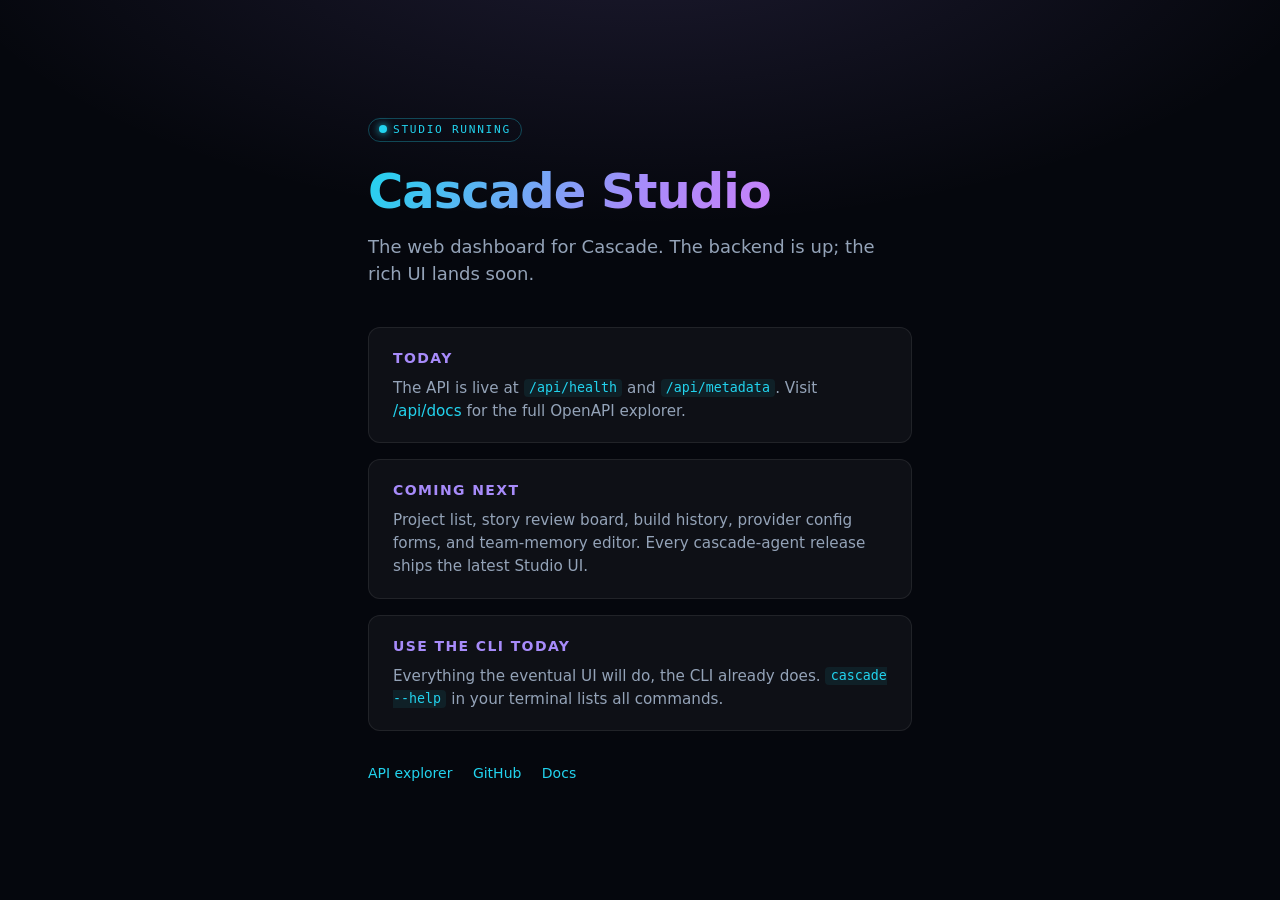
==== src/cascade/studio/static/index.html @ 77ecf688 "Add Cascade Studio: cascade ui command + bundled FastAPI backend This commit makes 'pip install casc" ====
<!doctype html>
<html lang="en">
<head>
  <meta charset="utf-8" />
  <meta name="viewport" content="width=device-width, initial-scale=1" />
  <title>Cascade Studio</title>
  <link rel="icon" type="image/svg+xml" href="data:image/svg+xml,%3Csvg xmlns='http://www.w3.org/2000/svg' viewBox='0 0 32 32'%3E%3Cdefs%3E%3ClinearGradient id='g' x1='0' x2='1' y1='0' y2='1'%3E%3Cstop offset='0' stop-color='%2322d3ee'/%3E%3Cstop offset='0.5' stop-color='%23a78bfa'/%3E%3Cstop offset='1' stop-color='%23e879f9'/%3E%3C/linearGradient%3E%3C/defs%3E%3Crect width='32' height='32' rx='8' fill='%2305070d'/%3E%3Cpath d='M 8 16 Q 12 8 16 16 T 24 16' stroke='url(%23g)' stroke-width='3' fill='none' stroke-linecap='round'/%3E%3C/svg%3E" />
  <style>
    :root {
      --bg: #05070d;
      --fg: #e5e7eb;
      --muted: #94a3b8;
      --card: rgba(255, 255, 255, 0.04);
      --card-border: rgba(255, 255, 255, 0.08);
      --cyan: #22d3ee;
      --violet: #a78bfa;
      --fuchsia: #e879f9;
    }
    * { box-sizing: border-box; }
    body {
      font-family: -apple-system, system-ui, "Segoe UI", Roboto, sans-serif;
      background:
        radial-gradient(ellipse 80% 50% at 50% -10%, rgba(167, 139, 250, 0.15), transparent 70%),
        var(--bg);
      color: var(--fg);
      margin: 0;
      min-height: 100vh;
      display: grid;
      place-items: center;
      line-height: 1.5;
    }
    main { max-width: 38rem; padding: 3rem 2rem; }
    .badge {
      display: inline-block;
      font-family: ui-monospace, "JetBrains Mono", monospace;
      font-size: 0.7rem;
      text-transform: uppercase;
      letter-spacing: 0.15em;
      color: var(--cyan);
      border: 1px solid rgba(34, 211, 238, 0.3);
      border-radius: 9999px;
      padding: 3px 10px;
      margin-bottom: 1.5rem;
    }
    h1 {
      font-size: 3rem;
      line-height: 1.05;
      letter-spacing: -0.02em;
      font-weight: 800;
      margin: 0 0 1rem 0;
      background: linear-gradient(120deg, var(--cyan), var(--violet), var(--fuchsia));
      -webkit-background-clip: text;
      background-clip: text;
      color: transparent;
    }
    .lede { font-size: 1.125rem; color: var(--muted); margin: 0 0 2.5rem 0; }
    .card {
      background: var(--card);
      border: 1px solid var(--card-border);
      border-radius: 12px;
      padding: 1.25rem 1.5rem;
      margin-bottom: 1rem;
    }
    .card h2 {
      font-size: 0.875rem;
      font-weight: 600;
      text-transform: uppercase;
      letter-spacing: 0.1em;
      color: var(--violet);
      margin: 0 0 0.5rem 0;
    }
    .card p { margin: 0; color: var(--muted); font-size: 0.95rem; }
    code {
      background: rgba(34, 211, 238, 0.08);
      color: var(--cyan);
      padding: 0.1em 0.4em;
      border-radius: 4px;
      font-family: ui-monospace, monospace;
      font-size: 0.875em;
    }
    a { color: var(--cyan); text-decoration: none; }
    a:hover { text-decoration: underline; text-underline-offset: 4px; }
    .links { margin-top: 2rem; font-size: 0.875rem; color: var(--muted); }
    .links a { margin-right: 1rem; }
    .pulse {
      display: inline-block;
      width: 8px;
      height: 8px;
      background: var(--cyan);
      border-radius: 9999px;
      margin-right: 6px;
      box-shadow: 0 0 8px var(--cyan);
      animation: pulse 2s ease-in-out infinite;
    }
    @keyframes pulse {
      0%, 100% { opacity: 0.4; }
      50% { opacity: 1; }
    }
  </style>
</head>
<body>
  <main>
    <span class="badge"><span class="pulse"></span>Studio running</span>
    <h1>Cascade Studio</h1>
    <p class="lede">The web dashboard for Cascade. The backend is up; the rich UI lands soon.</p>

    <div class="card">
      <h2>Today</h2>
      <p>The API is live at <code>/api/health</code> and <code>/api/metadata</code>. Visit <a href="/api/docs">/api/docs</a> for the full OpenAPI explorer.</p>
    </div>

    <div class="card">
      <h2>Coming next</h2>
      <p>Project list, story review board, build history, provider config forms, and team-memory editor. Every cascade-agent release ships the latest Studio UI.</p>
    </div>

    <div class="card">
      <h2>Use the CLI today</h2>
      <p>Everything the eventual UI will do, the CLI already does. <code>cascade --help</code> in your terminal lists all commands.</p>
    </div>

    <div class="links">
      <a href="/api/docs">API explorer</a>
      <a href="https://github.com/Thinknext-Software-Solutions/Cascade">GitHub</a>
      <a href="https://cascadeagent.dev">Docs</a>
    </div>
  </main>
</body>
</html>
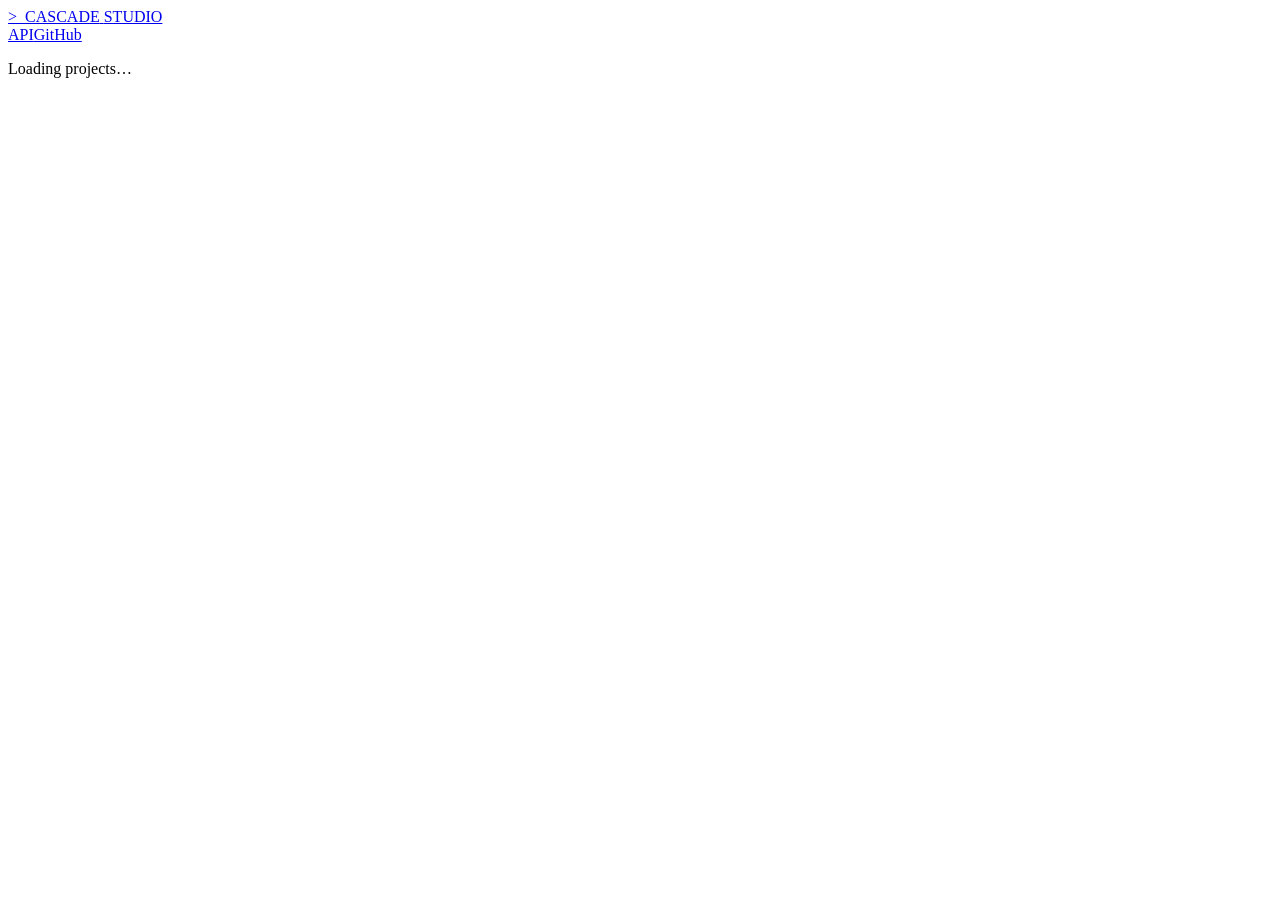
==== commit d599dd8a: "Prep 0.1.0a1 release for PyPI The package was being prepared for first publication. Several blockers" ====
--- a/src/cascade/studio/static/index.html
+++ b/src/cascade/studio/static/index.html
@@ -1,129 +1 @@
-<!doctype html>
-<html lang="en">
-<head>
-  <meta charset="utf-8" />
-  <meta name="viewport" content="width=device-width, initial-scale=1" />
-  <title>Cascade Studio</title>
-  <link rel="icon" type="image/svg+xml" href="data:image/svg+xml,%3Csvg xmlns='http://www.w3.org/2000/svg' viewBox='0 0 32 32'%3E%3Cdefs%3E%3ClinearGradient id='g' x1='0' x2='1' y1='0' y2='1'%3E%3Cstop offset='0' stop-color='%2322d3ee'/%3E%3Cstop offset='0.5' stop-color='%23a78bfa'/%3E%3Cstop offset='1' stop-color='%23e879f9'/%3E%3C/linearGradient%3E%3C/defs%3E%3Crect width='32' height='32' rx='8' fill='%2305070d'/%3E%3Cpath d='M 8 16 Q 12 8 16 16 T 24 16' stroke='url(%23g)' stroke-width='3' fill='none' stroke-linecap='round'/%3E%3C/svg%3E" />
-  <style>
-    :root {
-      --bg: #05070d;
-      --fg: #e5e7eb;
-      --muted: #94a3b8;
-      --card: rgba(255, 255, 255, 0.04);
-      --card-border: rgba(255, 255, 255, 0.08);
-      --cyan: #22d3ee;
-      --violet: #a78bfa;
-      --fuchsia: #e879f9;
-    }
-    * { box-sizing: border-box; }
-    body {
-      font-family: -apple-system, system-ui, "Segoe UI", Roboto, sans-serif;
-      background:
-        radial-gradient(ellipse 80% 50% at 50% -10%, rgba(167, 139, 250, 0.15), transparent 70%),
-        var(--bg);
-      color: var(--fg);
-      margin: 0;
-      min-height: 100vh;
-      display: grid;
-      place-items: center;
-      line-height: 1.5;
-    }
-    main { max-width: 38rem; padding: 3rem 2rem; }
-    .badge {
-      display: inline-block;
-      font-family: ui-monospace, "JetBrains Mono", monospace;
-      font-size: 0.7rem;
-      text-transform: uppercase;
-      letter-spacing: 0.15em;
-      color: var(--cyan);
-      border: 1px solid rgba(34, 211, 238, 0.3);
-      border-radius: 9999px;
-      padding: 3px 10px;
-      margin-bottom: 1.5rem;
-    }
-    h1 {
-      font-size: 3rem;
-      line-height: 1.05;
-      letter-spacing: -0.02em;
-      font-weight: 800;
-      margin: 0 0 1rem 0;
-      background: linear-gradient(120deg, var(--cyan), var(--violet), var(--fuchsia));
-      -webkit-background-clip: text;
-      background-clip: text;
-      color: transparent;
-    }
-    .lede { font-size: 1.125rem; color: var(--muted); margin: 0 0 2.5rem 0; }
-    .card {
-      background: var(--card);
-      border: 1px solid var(--card-border);
-      border-radius: 12px;
-      padding: 1.25rem 1.5rem;
-      margin-bottom: 1rem;
-    }
-    .card h2 {
-      font-size: 0.875rem;
-      font-weight: 600;
-      text-transform: uppercase;
-      letter-spacing: 0.1em;
-      color: var(--violet);
-      margin: 0 0 0.5rem 0;
-    }
-    .card p { margin: 0; color: var(--muted); font-size: 0.95rem; }
-    code {
-      background: rgba(34, 211, 238, 0.08);
-      color: var(--cyan);
-      padding: 0.1em 0.4em;
-      border-radius: 4px;
-      font-family: ui-monospace, monospace;
-      font-size: 0.875em;
-    }
-    a { color: var(--cyan); text-decoration: none; }
-    a:hover { text-decoration: underline; text-underline-offset: 4px; }
-    .links { margin-top: 2rem; font-size: 0.875rem; color: var(--muted); }
-    .links a { margin-right: 1rem; }
-    .pulse {
-      display: inline-block;
-      width: 8px;
-      height: 8px;
-      background: var(--cyan);
-      border-radius: 9999px;
-      margin-right: 6px;
-      box-shadow: 0 0 8px var(--cyan);
-      animation: pulse 2s ease-in-out infinite;
-    }
-    @keyframes pulse {
-      0%, 100% { opacity: 0.4; }
-      50% { opacity: 1; }
-    }
-  </style>
-</head>
-<body>
-  <main>
-    <span class="badge"><span class="pulse"></span>Studio running</span>
-    <h1>Cascade Studio</h1>
-    <p class="lede">The web dashboard for Cascade. The backend is up; the rich UI lands soon.</p>
-
-    <div class="card">
-      <h2>Today</h2>
-      <p>The API is live at <code>/api/health</code> and <code>/api/metadata</code>. Visit <a href="/api/docs">/api/docs</a> for the full OpenAPI explorer.</p>
-    </div>
-
-    <div class="card">
-      <h2>Coming next</h2>
-      <p>Project list, story review board, build history, provider config forms, and team-memory editor. Every cascade-agent release ships the latest Studio UI.</p>
-    </div>
-
-    <div class="card">
-      <h2>Use the CLI today</h2>
-      <p>Everything the eventual UI will do, the CLI already does. <code>cascade --help</code> in your terminal lists all commands.</p>
-    </div>
-
-    <div class="links">
-      <a href="/api/docs">API explorer</a>
-      <a href="https://github.com/Thinknext-Software-Solutions/Cascade">GitHub</a>
-      <a href="https://cascadeagent.dev">Docs</a>
-    </div>
-  </main>
-</body>
-</html>
+<!DOCTYPE html><!--XnsUNhmmDggMb_BtXhFN8--><html lang="en" class="dark"><head><meta charSet="utf-8"/><meta name="viewport" content="width=device-width, initial-scale=1"/><link rel="stylesheet" href="/_next/static/css/ef51916f21b8a99e.css" data-precedence="next"/><link rel="preload" as="script" fetchPriority="low" href="/_next/static/chunks/webpack-2eb758dea75faf50.js"/><script src="/_next/static/chunks/4bd1b696-c023c6e3521b1417.js" async=""></script><script src="/_next/static/chunks/255-81ba70bd132d3eed.js" async=""></script><script src="/_next/static/chunks/main-app-0c2334417dc905d6.js" async=""></script><script src="/_next/static/chunks/619-ba102abea3e3d0e4.js" async=""></script><script src="/_next/static/chunks/app/page-fdc92125a220fc55.js" async=""></script><title>Cascade Studio</title><meta name="description" content="Web dashboard for Cascade. Review stories, monitor builds, manage providers."/><script src="/_next/static/chunks/polyfills-42372ed130431b0a.js" noModule=""></script></head><body class="min-h-screen bg-slate-950 text-slate-100 antialiased"><div hidden=""><!--$--><!--/$--></div><header class="border-b border-slate-800/60 bg-slate-950/80 backdrop-blur sticky top-0 z-10"><div class="mx-auto max-w-6xl px-6 py-4 flex items-center justify-between"><a class="flex items-center gap-2 font-bold tracking-tight" href="/"><span class="font-mono text-cyan-400">&gt;_</span><span>CASCADE<!-- --> <span class="bg-gradient-to-r from-cyan-400 via-violet-400 to-fuchsia-400 bg-clip-text text-transparent">STUDIO</span></span></a><nav class="flex items-center gap-6 text-sm text-slate-400"><a href="/api/docs" class="hover:text-slate-200 transition">API</a><a href="https://github.com/Thinknext-Software-Solutions/Cascade" target="_blank" rel="noreferrer" class="hover:text-slate-200 transition">GitHub</a></nav></div></header><main class="mx-auto max-w-6xl px-6 py-12"><p class="text-sm text-slate-500">Loading projects…</p></main><!--$--><!--/$--><script src="/_next/static/chunks/webpack-2eb758dea75faf50.js" id="_R_" async=""></script><script>(self.__next_f=self.__next_f||[]).push([0])</script><script>self.__next_f.push([1,"1:\"$Sreact.fragment\"\n2:I[9766,[],\"\"]\n3:I[8924,[],\"\"]\n4:I[1959,[],\"ClientPageRoot\"]\n5:I[2532,[\"619\",\"static/chunks/619-ba102abea3e3d0e4.js\",\"974\",\"static/chunks/app/page-fdc92125a220fc55.js\"],\"default\"]\n8:I[4431,[],\"OutletBoundary\"]\na:I[5278,[],\"AsyncMetadataOutlet\"]\nc:I[4431,[],\"ViewportBoundary\"]\ne:I[4431,[],\"MetadataBoundary\"]\nf:\"$Sreact.suspense\"\n11:I[7150,[],\"\"]\n:HL[\"/_next/static/css/ef51916f21b8a99e.css\",\"style\"]\n"])</script><script>self.__next_f.push([1,"0:{\"P\":null,\"b\":\"XnsUNhmmDggMb-BtXhFN8\",\"p\":\"\",\"c\":[\"\",\"\"],\"i\":false,\"f\":[[[\"\",{\"children\":[\"__PAGE__\",{}]},\"$undefined\",\"$undefined\",true],[\"\",[\"$\",\"$1\",\"c\",{\"children\":[[[\"$\",\"link\",\"0\",{\"rel\":\"stylesheet\",\"href\":\"/_next/static/css/ef51916f21b8a99e.css\",\"precedence\":\"next\",\"crossOrigin\":\"$undefined\",\"nonce\":\"$undefined\"}]],[\"$\",\"html\",null,{\"lang\":\"en\",\"className\":\"dark\",\"children\":[\"$\",\"body\",null,{\"className\":\"min-h-screen bg-slate-950 text-slate-100 antialiased\",\"children\":[\"$\",\"$L2\",null,{\"parallelRouterKey\":\"children\",\"error\":\"$undefined\",\"errorStyles\":\"$undefined\",\"errorScripts\":\"$undefined\",\"template\":[\"$\",\"$L3\",null,{}],\"templateStyles\":\"$undefined\",\"templateScripts\":\"$undefined\",\"notFound\":[[[\"$\",\"title\",null,{\"children\":\"404: This page could not be found.\"}],[\"$\",\"div\",null,{\"style\":{\"fontFamily\":\"system-ui,\\\"Segoe UI\\\",Roboto,Helvetica,Arial,sans-serif,\\\"Apple Color Emoji\\\",\\\"Segoe UI Emoji\\\"\",\"height\":\"100vh\",\"textAlign\":\"center\",\"display\":\"flex\",\"flexDirection\":\"column\",\"alignItems\":\"center\",\"justifyContent\":\"center\"},\"children\":[\"$\",\"div\",null,{\"children\":[[\"$\",\"style\",null,{\"dangerouslySetInnerHTML\":{\"__html\":\"body{color:#000;background:#fff;margin:0}.next-error-h1{border-right:1px solid rgba(0,0,0,.3)}@media (prefers-color-scheme:dark){body{color:#fff;background:#000}.next-error-h1{border-right:1px solid rgba(255,255,255,.3)}}\"}}],[\"$\",\"h1\",null,{\"className\":\"next-error-h1\",\"style\":{\"display\":\"inline-block\",\"margin\":\"0 20px 0 0\",\"padding\":\"0 23px 0 0\",\"fontSize\":24,\"fontWeight\":500,\"verticalAlign\":\"top\",\"lineHeight\":\"49px\"},\"children\":404}],[\"$\",\"div\",null,{\"style\":{\"display\":\"inline-block\"},\"children\":[\"$\",\"h2\",null,{\"style\":{\"fontSize\":14,\"fontWeight\":400,\"lineHeight\":\"49px\",\"margin\":0},\"children\":\"This page could not be found.\"}]}]]}]}]],[]],\"forbidden\":\"$undefined\",\"unauthorized\":\"$undefined\"}]}]}]]}],{\"children\":[\"__PAGE__\",[\"$\",\"$1\",\"c\",{\"children\":[[\"$\",\"$L4\",null,{\"Component\":\"$5\",\"searchParams\":{},\"params\":{},\"promises\":[\"$@6\",\"$@7\"]}],null,[\"$\",\"$L8\",null,{\"children\":[\"$L9\",[\"$\",\"$La\",null,{\"promise\":\"$@b\"}]]}]]}],{},null,false]},null,false],[\"$\",\"$1\",\"h\",{\"children\":[null,[[\"$\",\"$Lc\",null,{\"children\":\"$Ld\"}],null],[\"$\",\"$Le\",null,{\"children\":[\"$\",\"div\",null,{\"hidden\":true,\"children\":[\"$\",\"$f\",null,{\"fallback\":null,\"children\":\"$L10\"}]}]}]]}],false]],\"m\":\"$undefined\",\"G\":[\"$11\",[]],\"s\":false,\"S\":true}\n"])</script><script>self.__next_f.push([1,"6:{}\n7:\"$0:f:0:1:2:children:1:props:children:0:props:params\"\n"])</script><script>self.__next_f.push([1,"d:[[\"$\",\"meta\",\"0\",{\"charSet\":\"utf-8\"}],[\"$\",\"meta\",\"1\",{\"name\":\"viewport\",\"content\":\"width=device-width, initial-scale=1\"}]]\n9:null\n"])</script><script>self.__next_f.push([1,"b:{\"metadata\":[[\"$\",\"title\",\"0\",{\"children\":\"Cascade Studio\"}],[\"$\",\"meta\",\"1\",{\"name\":\"description\",\"content\":\"Web dashboard for Cascade. Review stories, monitor builds, manage providers.\"}]],\"error\":null,\"digest\":\"$undefined\"}\n"])</script><script>self.__next_f.push([1,"10:\"$b:metadata\"\n"])</script></body></html>
